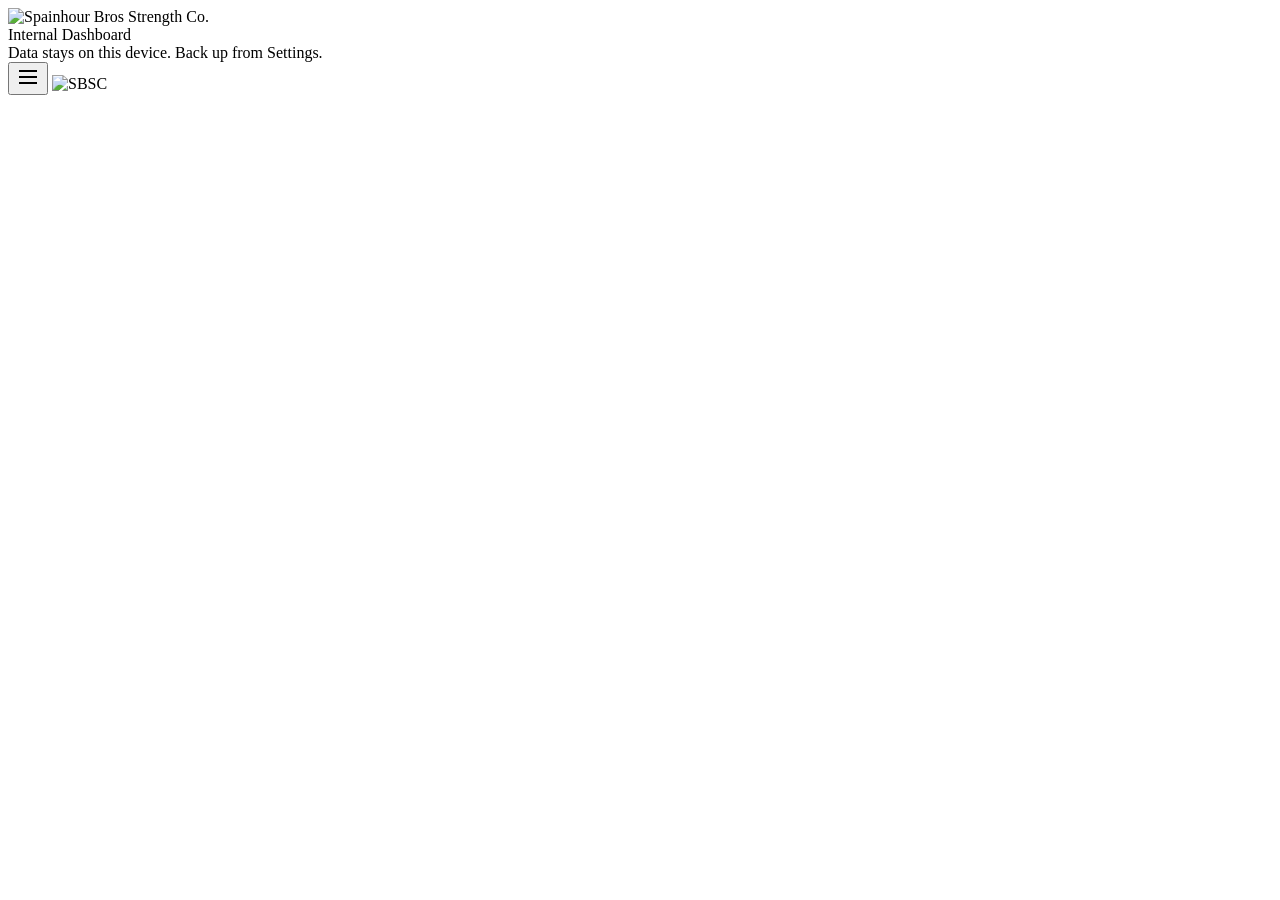
==== index.html @ 50dda2c7 "Add files via upload" ====
<!doctype html>
<html lang="en">
<head>
  <meta charset="utf-8">
  <meta name="viewport" content="width=device-width, initial-scale=1">
  <meta name="robots" content="noindex, nofollow">
  <title>SBSC Dashboard</title>
  <link rel="icon" type="image/png" href="assets/img/favicon.png">
  <link rel="stylesheet" href="css/styles.css">
</head>
<body>
  <div class="app">
    <aside class="sidebar" id="sidebar">
      <div class="brand">
        <img src="assets/img/logo.png" alt="Spainhour Bros Strength Co.">
        <div class="tag">Internal Dashboard</div>
      </div>
      <nav class="nav" id="nav"></nav>
      <div class="foot">Data stays on this device. Back up from Settings.</div>
    </aside>

    <div class="main">
      <header class="topbar">
        <button id="menu-btn" aria-label="Open menu">
          <svg width="24" height="24" viewBox="0 0 24 24" fill="none" stroke="currentColor" stroke-width="2"><path d="M3 6h18M3 12h18M3 18h18"/></svg>
        </button>
        <img src="assets/img/logo.png" alt="SBSC">
      </header>
      <div id="view"></div>
    </div>
  </div>

  <div id="print-root"></div>
  <div class="toasts" id="toasts"></div>

  <script src="assets/vendor/chart.umd.min.js"></script>
  <script src="js/store.js"></script>
  <script src="js/ui.js"></script>
  <script src="js/files.js"></script>
  <script src="js/seed.js"></script>
  <script src="js/views/home.js"></script>
  <script src="js/views/programs.js"></script>
  <script src="js/views/builder.js"></script>
  <script src="js/views/forcedecks.js"></script>
  <script src="js/views/clients.js"></script>
  <script src="js/views/memberships.js"></script>
  <script src="js/views/schedule.js"></script>
  <script src="js/views/settings.js"></script>
  <script src="js/app.js"></script>
</body>
</html>
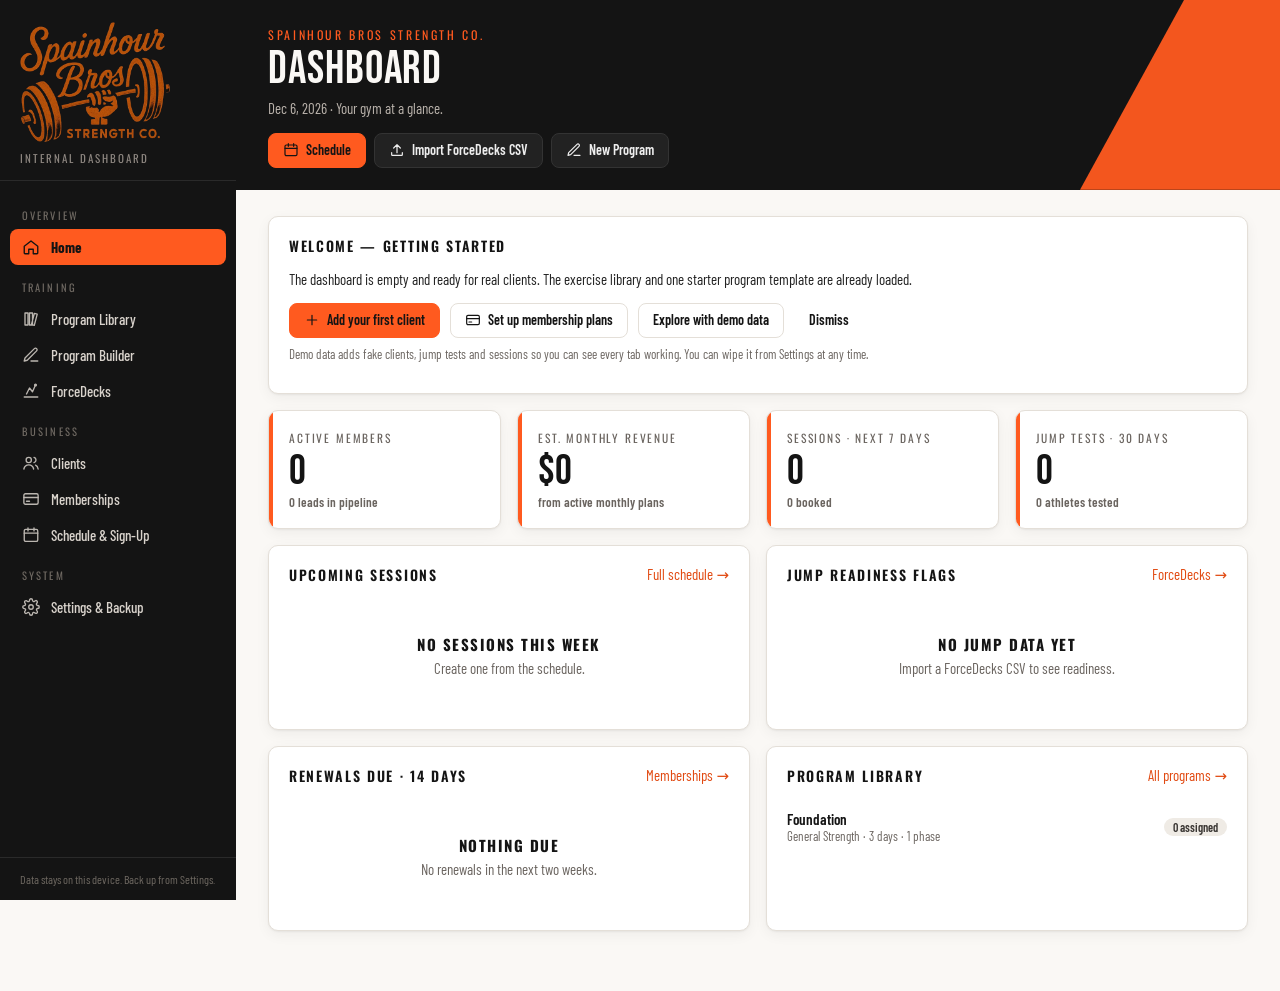
==== commit c18fbccf: "Add files via upload" ====
--- a/index.html
+++ b/index.html
@@ -5,14 +5,14 @@
   <meta name="viewport" content="width=device-width, initial-scale=1">
   <meta name="robots" content="noindex, nofollow">
   <title>SBSC Dashboard</title>
-  <link rel="icon" type="image/png" href="assets/img/favicon.png">
-  <link rel="stylesheet" href="css/styles.css">
+  <link rel="icon" type="image/png" href="favicon.png">
+  <link rel="stylesheet" href="styles.css">
 </head>
 <body>
   <div class="app">
     <aside class="sidebar" id="sidebar">
       <div class="brand">
-        <img src="assets/img/logo.png" alt="Spainhour Bros Strength Co.">
+        <img src="logo.png" alt="Spainhour Bros Strength Co.">
         <div class="tag">Internal Dashboard</div>
       </div>
       <nav class="nav" id="nav"></nav>
@@ -24,7 +24,7 @@
         <button id="menu-btn" aria-label="Open menu">
           <svg width="24" height="24" viewBox="0 0 24 24" fill="none" stroke="currentColor" stroke-width="2"><path d="M3 6h18M3 12h18M3 18h18"/></svg>
         </button>
-        <img src="assets/img/logo.png" alt="SBSC">
+        <img src="logo.png" alt="SBSC">
       </header>
       <div id="view"></div>
     </div>
@@ -33,19 +33,19 @@
   <div id="print-root"></div>
   <div class="toasts" id="toasts"></div>
 
-  <script src="assets/vendor/chart.umd.min.js"></script>
-  <script src="js/store.js"></script>
-  <script src="js/ui.js"></script>
-  <script src="js/files.js"></script>
-  <script src="js/seed.js"></script>
-  <script src="js/views/home.js"></script>
-  <script src="js/views/programs.js"></script>
-  <script src="js/views/builder.js"></script>
-  <script src="js/views/forcedecks.js"></script>
-  <script src="js/views/clients.js"></script>
-  <script src="js/views/memberships.js"></script>
-  <script src="js/views/schedule.js"></script>
-  <script src="js/views/settings.js"></script>
-  <script src="js/app.js"></script>
+  <script src="chart.umd.min.js"></script>
+  <script src="store.js"></script>
+  <script src="ui.js"></script>
+  <script src="files.js"></script>
+  <script src="seed.js"></script>
+  <script src="home.js"></script>
+  <script src="programs.js"></script>
+  <script src="builder.js"></script>
+  <script src="forcedecks.js"></script>
+  <script src="clients.js"></script>
+  <script src="memberships.js"></script>
+  <script src="schedule.js"></script>
+  <script src="settings.js"></script>
+  <script src="app.js"></script>
 </body>
 </html>
--- a/styles.css
+++ b/styles.css
@@ -0,0 +1,405 @@
+/* ==========================================================================
+   Spainhour Bros Strength Co. — Internal Dashboard
+   Brand system: black / orange / paper. Bebas Neue, Oswald, Barlow.
+   ========================================================================== */
+
+@font-face { font-family: 'Bebas'; src: url('BebasNeue-Regular.ttf'); font-display: swap; }
+@font-face { font-family: 'Oswald'; src: url('Oswald-Regular.ttf'); font-weight: 400 700; font-display: swap; }
+@font-face { font-family: 'Barlow'; src: url('Barlow-Regular.ttf'); font-weight: 400; font-display: swap; }
+@font-face { font-family: 'Barlow'; src: url('Barlow-Medium.ttf'); font-weight: 500; font-display: swap; }
+@font-face { font-family: 'Barlow'; src: url('Barlow-SemiBold.ttf'); font-weight: 600; font-display: swap; }
+@font-face { font-family: 'Barlow'; src: url('Barlow-Bold.ttf'); font-weight: 700; font-display: swap; }
+
+:root {
+  --orange: #FF5A1F;
+  --orange-dark: #E14A12;
+  --orange-soft: #FFE9DF;
+  --black: #141414;
+  --charcoal: #232323;
+  --ink-2: #3A3633;
+  --paper: #FAF8F5;
+  --card: #FFFFFF;
+  --line: #E4DFD8;
+  --line-2: #EFEBE5;
+  --gray-text: #6B6560;
+  --good: #1F8A4C;
+  --good-soft: #E3F4EA;
+  --warn: #B7791F;
+  --warn-soft: #FBF0DC;
+  --bad: #C0392B;
+  --bad-soft: #F8E1DE;
+  --radius: 10px;
+  --shadow: 0 1px 2px rgba(20,20,20,.05), 0 4px 14px rgba(20,20,20,.05);
+  --sidebar-w: 236px;
+}
+
+* { box-sizing: border-box; }
+html, body { margin: 0; padding: 0; }
+body {
+  font-family: 'Barlow', system-ui, sans-serif;
+  font-size: 15px;
+  color: var(--charcoal);
+  background: var(--paper);
+  -webkit-font-smoothing: antialiased;
+}
+a { color: var(--orange-dark); text-decoration: none; }
+a:hover { text-decoration: underline; }
+h1, h2, h3, h4 { margin: 0; font-weight: 600; }
+button, input, select, textarea { font: inherit; color: inherit; }
+
+/* ---------- Layout ---------- */
+.app { display: flex; min-height: 100vh; }
+
+.sidebar {
+  position: fixed; inset: 0 auto 0 0; width: var(--sidebar-w);
+  background: var(--black); color: var(--paper);
+  display: flex; flex-direction: column; z-index: 40;
+  transition: transform .2s ease;
+}
+.sidebar .brand { padding: 22px 20px 14px; border-bottom: 1px solid #2a2a2a; }
+.sidebar .brand img { width: 150px; display: block; }
+.sidebar .brand .tag {
+  margin-top: 8px; font-family: 'Oswald'; font-size: 11px; letter-spacing: .18em;
+  text-transform: uppercase; color: #8d8680;
+}
+.nav { padding: 12px 10px; flex: 1; overflow-y: auto; }
+.nav-section {
+  font-family: 'Oswald'; font-size: 10.5px; letter-spacing: .2em; text-transform: uppercase;
+  color: #6f6962; padding: 14px 12px 6px;
+}
+.nav a {
+  display: flex; align-items: center; gap: 11px; padding: 9px 12px; border-radius: 8px;
+  color: #d9d3cc; font-weight: 500; font-size: 15px; text-decoration: none;
+}
+.nav a svg { width: 18px; height: 18px; flex: none; stroke: currentColor; opacity: .85; }
+.nav a:hover { background: #1f1f1f; color: #fff; }
+.nav a.active { background: var(--orange); color: var(--black); font-weight: 700; }
+.nav a.active svg { opacity: 1; }
+.sidebar .foot { padding: 14px 20px; font-size: 12px; color: #6f6962; border-top: 1px solid #2a2a2a; }
+
+.main { margin-left: var(--sidebar-w); flex: 1; min-width: 0; }
+.topbar {
+  display: none; position: sticky; top: 0; z-index: 30; background: var(--black); color: #fff;
+  padding: 10px 16px; align-items: center; gap: 12px;
+}
+.topbar img { height: 30px; }
+.topbar button { background: none; border: 0; color: #fff; padding: 6px; cursor: pointer; }
+
+.page-head {
+  background: var(--black); color: var(--paper); padding: 26px 32px 22px;
+  position: relative; overflow: hidden;
+}
+.page-head::after {
+  content: ''; position: absolute; right: -60px; top: 0; bottom: 0; width: 260px;
+  background: var(--orange); clip-path: polygon(40% 0, 100% 0, 100% 100%, 0 100%); opacity: .95;
+}
+.page-head .kicker {
+  font-family: 'Oswald'; font-size: 12px; letter-spacing: .22em; text-transform: uppercase; color: var(--orange);
+}
+.page-head h1 { font-family: 'Bebas'; font-weight: 400; font-size: 46px; letter-spacing: .02em; line-height: 1; margin-top: 4px; }
+.page-head p { margin: 6px 0 0; color: #b9b2ab; max-width: 620px; position: relative; z-index: 1; }
+.page-head .head-actions { position: relative; z-index: 1; margin-top: 16px; display: flex; gap: 8px; flex-wrap: wrap; }
+
+.content { padding: 26px 32px 60px; max-width: 1400px; }
+
+/* ---------- Cards / grid ---------- */
+.grid { display: grid; gap: 16px; }
+.grid.kpis { grid-template-columns: repeat(auto-fit, minmax(190px, 1fr)); }
+.grid.two { grid-template-columns: repeat(2, minmax(0, 1fr)); }
+.grid.three { grid-template-columns: repeat(3, minmax(0, 1fr)); }
+.grid.cards { grid-template-columns: repeat(auto-fill, minmax(290px, 1fr)); }
+.card {
+  background: var(--card); border: 1px solid var(--line); border-radius: var(--radius);
+  box-shadow: var(--shadow); padding: 18px 20px; min-width: 0;
+}
+.card + .card { margin-top: 0; }
+.stack > * + * { margin-top: 16px; }
+.card-head { display: flex; align-items: center; justify-content: space-between; gap: 12px; margin-bottom: 14px; flex-wrap: wrap; }
+.card-title {
+  font-family: 'Oswald'; font-weight: 600; font-size: 14px; letter-spacing: .12em; text-transform: uppercase; color: var(--black);
+}
+.card-sub { color: var(--gray-text); font-size: 13px; }
+
+.kpi { position: relative; overflow: hidden; }
+.kpi::before { content: ''; position: absolute; left: 0; top: 0; bottom: 0; width: 4px; background: var(--orange); }
+.kpi .label { font-family: 'Oswald'; font-size: 11.5px; letter-spacing: .16em; text-transform: uppercase; color: var(--gray-text); }
+.kpi .value { font-family: 'Bebas'; font-size: 42px; line-height: 1.05; color: var(--black); margin-top: 4px; }
+.kpi .value small { font-family: 'Barlow'; font-size: 14px; color: var(--gray-text); margin-left: 4px; }
+.kpi .delta { font-size: 13px; font-weight: 600; }
+.delta.up { color: var(--good); }
+.delta.down { color: var(--bad); }
+.delta.flat { color: var(--gray-text); }
+
+/* ---------- Buttons / forms ---------- */
+.btn {
+  display: inline-flex; align-items: center; gap: 7px; border: 1px solid var(--line); background: var(--card);
+  color: var(--black); padding: 8px 14px; border-radius: 8px; font-weight: 600; font-size: 14px; cursor: pointer;
+  white-space: nowrap; line-height: 1.2;
+}
+.btn:hover { border-color: #cfc8bf; background: #fff; }
+.btn svg { width: 16px; height: 16px; stroke: currentColor; }
+.btn.primary { background: var(--orange); border-color: var(--orange); color: var(--black); }
+.btn.primary:hover { background: #ff6a33; }
+.btn.dark { background: var(--black); border-color: var(--black); color: #fff; }
+.btn.ghost { background: transparent; border-color: transparent; }
+.btn.ghost:hover { background: var(--line-2); }
+.btn.danger { color: var(--bad); }
+.btn.sm { padding: 5px 10px; font-size: 13px; }
+.btn.icon { padding: 6px; }
+.page-head .btn:not(.primary) { background: #222; border-color: #333; color: #eee; }
+.page-head .btn:not(.primary):hover { background: #2b2b2b; }
+
+label.field { display: block; }
+label.field > span {
+  display: block; font-family: 'Oswald'; font-size: 11.5px; letter-spacing: .12em; text-transform: uppercase;
+  color: var(--gray-text); margin-bottom: 5px;
+}
+.input, select.input, textarea.input {
+  width: 100%; border: 1px solid var(--line); background: #fff; border-radius: 7px; padding: 8px 10px; font-size: 14.5px;
+  outline: none;
+}
+.input:focus { border-color: var(--orange); box-shadow: 0 0 0 3px rgba(255,90,31,.15); }
+textarea.input { min-height: 80px; resize: vertical; }
+.form-grid { display: grid; grid-template-columns: repeat(2, minmax(0, 1fr)); gap: 14px; }
+.form-grid .full { grid-column: 1 / -1; }
+.toolbar { display: flex; gap: 10px; align-items: center; flex-wrap: wrap; margin-bottom: 16px; }
+.toolbar .input { width: auto; min-width: 200px; }
+.spacer { flex: 1; }
+
+/* ---------- Tabs ---------- */
+.tabs { display: flex; gap: 4px; border-bottom: 2px solid var(--line); margin-bottom: 18px; flex-wrap: wrap; }
+.tabs button {
+  border: 0; background: none; padding: 10px 14px; font-family: 'Oswald'; font-size: 13px; letter-spacing: .1em;
+  text-transform: uppercase; color: var(--gray-text); cursor: pointer; border-bottom: 3px solid transparent; margin-bottom: -2px;
+}
+.tabs button.active { color: var(--black); border-bottom-color: var(--orange); }
+.tabs button:hover { color: var(--black); }
+
+/* ---------- Tables ---------- */
+.table-wrap { overflow-x: auto; border: 1px solid var(--line); border-radius: var(--radius); background: #fff; }
+table.data { border-collapse: collapse; width: 100%; font-size: 14px; }
+table.data th {
+  text-align: left; font-family: 'Oswald'; font-weight: 600; font-size: 11.5px; letter-spacing: .1em; text-transform: uppercase;
+  color: var(--paper); background: var(--black); padding: 9px 12px; white-space: nowrap; position: sticky; top: 0;
+}
+table.data th.sortable { cursor: pointer; }
+table.data th.sortable:hover { color: var(--orange); }
+table.data td { padding: 9px 12px; border-top: 1px solid var(--line-2); vertical-align: middle; }
+table.data tbody tr:nth-child(even) td { background: #FCFBF9; }
+table.data tbody tr.clickable { cursor: pointer; }
+table.data tbody tr.clickable:hover td { background: var(--orange-soft); }
+table.data td.num, table.data th.num { text-align: right; font-variant-numeric: tabular-nums; }
+table.data .muted { color: var(--gray-text); }
+.empty { padding: 34px 20px; text-align: center; color: var(--gray-text); }
+.empty strong { display: block; font-family: 'Oswald'; letter-spacing: .1em; text-transform: uppercase; color: var(--black); margin-bottom: 4px; }
+
+/* ---------- Badges / pills ---------- */
+.badge {
+  display: inline-flex; align-items: center; gap: 5px; padding: 2px 9px; border-radius: 999px; font-size: 12px; font-weight: 600;
+  background: var(--line-2); color: var(--ink-2); white-space: nowrap;
+}
+.badge.good { background: var(--good-soft); color: var(--good); }
+.badge.warn { background: var(--warn-soft); color: var(--warn); }
+.badge.bad { background: var(--bad-soft); color: var(--bad); }
+.badge.orange { background: var(--orange-soft); color: var(--orange-dark); }
+.badge.dark { background: var(--black); color: #fff; }
+.dot { width: 8px; height: 8px; border-radius: 50%; display: inline-block; background: currentColor; }
+
+/* ---------- Lists ---------- */
+.list { list-style: none; margin: 0; padding: 0; }
+.list li { display: flex; align-items: center; gap: 12px; padding: 10px 0; border-top: 1px solid var(--line-2); }
+.list li:first-child { border-top: 0; }
+.list .when { font-family: 'Oswald'; font-size: 12px; letter-spacing: .06em; color: var(--gray-text); min-width: 74px; }
+.list .grow { flex: 1; min-width: 0; }
+.list .title { font-weight: 600; color: var(--black); }
+.list .sub { font-size: 13px; color: var(--gray-text); }
+
+/* ---------- Program library ---------- */
+.prog-card { display: flex; flex-direction: column; padding: 0; overflow: hidden; }
+.prog-card .band {
+  background: var(--black); color: #fff; padding: 16px 18px 14px; position: relative; overflow: hidden;
+}
+.prog-card .band::after {
+  content: ''; position: absolute; right: -30px; top: 0; bottom: 0; width: 90px; background: var(--orange);
+  clip-path: polygon(45% 0, 100% 0, 100% 100%, 0 100%);
+}
+.prog-card .band .k { font-family: 'Oswald'; font-size: 11px; letter-spacing: .18em; text-transform: uppercase; color: var(--orange); }
+.prog-card .band h3 { font-family: 'Bebas'; font-weight: 400; font-size: 32px; letter-spacing: .02em; line-height: 1; margin-top: 2px; position: relative; z-index: 1; }
+.prog-card .body { padding: 14px 18px; flex: 1; }
+.prog-card .meta { display: flex; gap: 6px; flex-wrap: wrap; margin-bottom: 8px; }
+.prog-card .desc { color: var(--gray-text); font-size: 14px; }
+.prog-card .actions { display: flex; gap: 6px; padding: 10px 14px 14px; flex-wrap: wrap; border-top: 1px solid var(--line-2); }
+
+/* ---------- Program builder ---------- */
+.builder-day { border: 1px solid var(--line); border-radius: var(--radius); background: #fff; margin-top: 14px; overflow: hidden; }
+.builder-day .day-bar {
+  background: var(--black); color: #fff; padding: 10px 14px; display: flex; align-items: center; gap: 10px; flex-wrap: wrap;
+}
+.builder-day .day-bar .dn { font-family: 'Bebas'; font-size: 28px; line-height: 1; }
+.builder-day .day-bar .dn b { color: var(--orange); font-weight: 400; }
+.builder-day .day-bar .input { background: #222; border-color: #333; color: #fff; width: auto; flex: 1; min-width: 140px; }
+.builder-day .day-bar .btn { background: #222; border-color: #333; color: #eee; }
+.ex-table { width: 100%; border-collapse: collapse; }
+.ex-table th {
+  font-family: 'Oswald'; font-size: 11px; letter-spacing: .1em; text-transform: uppercase; color: var(--gray-text);
+  text-align: left; padding: 8px 6px; border-bottom: 1px solid var(--line); background: var(--paper);
+}
+.ex-table td { padding: 4px 4px; border-bottom: 1px solid var(--line-2); }
+.ex-table .input { padding: 6px 7px; font-size: 14px; border-color: transparent; background: transparent; }
+.ex-table .input:hover { border-color: var(--line); }
+.ex-table .input:focus { background: #fff; }
+.ex-table .w-xs { width: 56px; } .ex-table .w-s { width: 76px; } .ex-table .w-m { width: 110px; }
+.ex-table .row-actions { white-space: nowrap; width: 1%; }
+.ex-table .row-actions .btn { padding: 4px; border-color: transparent; background: none; }
+.phase-tabs { display: flex; gap: 6px; flex-wrap: wrap; align-items: center; margin: 18px 0 4px; }
+.phase-tabs .chip {
+  border: 1px solid var(--line); background: #fff; border-radius: 999px; padding: 6px 14px; cursor: pointer;
+  font-family: 'Oswald'; font-size: 13px; letter-spacing: .08em; text-transform: uppercase;
+}
+.phase-tabs .chip.active { background: var(--black); color: #fff; border-color: var(--black); }
+
+/* ---------- ForceDecks ---------- */
+.metric-cards { display: grid; grid-template-columns: repeat(auto-fit, minmax(170px, 1fr)); gap: 12px; }
+.metric-card { background: #fff; border: 1px solid var(--line); border-radius: var(--radius); padding: 12px 14px; }
+.metric-card .l { font-family: 'Oswald'; font-size: 11px; letter-spacing: .12em; text-transform: uppercase; color: var(--gray-text); line-height: 1.3; min-height: 28px; }
+.metric-card .v { font-family: 'Bebas'; font-size: 34px; line-height: 1; color: var(--black); margin-top: 4px; }
+.metric-card .v small { font-family: 'Barlow'; font-size: 13px; color: var(--gray-text); margin-left: 3px; }
+.metric-card .c { font-size: 12.5px; margin-top: 4px; }
+.chart-box { position: relative; height: 320px; }
+.chart-box.tall { height: 400px; }
+.readiness-ring { display: flex; align-items: center; gap: 16px; }
+.readiness-ring .score { font-family: 'Bebas'; font-size: 56px; line-height: 1; }
+.drop {
+  border: 2px dashed #cfc8bf; border-radius: var(--radius); padding: 28px; text-align: center; background: #fff; cursor: pointer;
+  transition: border-color .15s, background .15s;
+}
+.drop:hover, .drop.over { border-color: var(--orange); background: var(--orange-soft); }
+.drop strong { display: block; font-family: 'Oswald'; letter-spacing: .1em; text-transform: uppercase; color: var(--black); }
+
+/* ---------- Calendar ---------- */
+.cal-head { display: flex; align-items: center; gap: 10px; margin-bottom: 12px; flex-wrap: wrap; }
+.cal-head h2 { font-family: 'Bebas'; font-weight: 400; font-size: 34px; min-width: 210px; }
+.cal { display: grid; grid-template-columns: repeat(7, minmax(0, 1fr)); border: 1px solid var(--line); border-radius: var(--radius); overflow: hidden; background: #fff; }
+.cal .dow {
+  background: var(--black); color: var(--paper); font-family: 'Oswald'; font-size: 11.5px; letter-spacing: .14em;
+  text-transform: uppercase; padding: 8px; text-align: center;
+}
+.cal .day { min-height: 112px; border-top: 1px solid var(--line-2); border-left: 1px solid var(--line-2); padding: 6px; cursor: pointer; }
+.cal .day:nth-child(7n+1) { border-left: 0; }
+.cal .day:hover { background: #FDFBF8; }
+.cal .day.other { background: #F6F3EF; color: #b2aaa2; }
+.cal .day.today .n { background: var(--orange); color: var(--black); }
+.cal .day .n { font-family: 'Oswald'; font-size: 13px; display: inline-flex; width: 24px; height: 24px; align-items: center; justify-content: center; border-radius: 50%; }
+.cal .ev {
+  display: block; font-size: 12px; padding: 3px 6px; border-radius: 5px; margin-top: 3px; background: var(--black); color: #fff;
+  white-space: nowrap; overflow: hidden; text-overflow: ellipsis; cursor: pointer; border-left: 3px solid var(--orange);
+}
+.cal .ev.full { border-left-color: var(--bad); }
+.cal .ev.past { opacity: .55; }
+
+/* ---------- Modal / toast ---------- */
+.modal-backdrop {
+  position: fixed; inset: 0; background: rgba(20,20,20,.55); z-index: 100; display: flex; align-items: flex-start; justify-content: center;
+  padding: 6vh 16px; overflow-y: auto;
+}
+.modal { background: var(--paper); border-radius: 12px; width: 100%; max-width: 640px; box-shadow: 0 20px 60px rgba(0,0,0,.35); overflow: hidden; }
+.modal.wide { max-width: 920px; }
+.modal-head { background: var(--black); color: #fff; padding: 16px 20px; display: flex; align-items: center; justify-content: space-between; }
+.modal-head h3 { font-family: 'Bebas'; font-weight: 400; font-size: 28px; letter-spacing: .03em; }
+.modal-head button { background: none; border: 0; color: #fff; font-size: 24px; cursor: pointer; line-height: 1; }
+.modal-body { padding: 20px; }
+.modal-foot { padding: 14px 20px; display: flex; gap: 8px; justify-content: flex-end; border-top: 1px solid var(--line); background: #fff; }
+.toasts { position: fixed; right: 18px; bottom: 18px; z-index: 200; display: flex; flex-direction: column; gap: 8px; }
+.toast { background: var(--black); color: #fff; padding: 11px 16px; border-radius: 8px; border-left: 4px solid var(--orange); box-shadow: var(--shadow); font-weight: 500; }
+.toast.bad { border-left-color: var(--bad); }
+
+.notice { background: var(--orange-soft); border: 1px solid #ffd0bc; color: #7a2c0c; padding: 12px 14px; border-radius: 8px; font-size: 14px; }
+.notice.neutral { background: #fff; border-color: var(--line); color: var(--ink-2); }
+.hint { font-size: 13px; color: var(--gray-text); }
+.row { display: flex; gap: 10px; align-items: center; flex-wrap: wrap; }
+.right { text-align: right; }
+.mt { margin-top: 16px; } .mt-s { margin-top: 8px; }
+.hide { display: none !important; }
+
+/* ---------- Responsive ---------- */
+@media (max-width: 980px) {
+  .grid.two, .grid.three { grid-template-columns: 1fr; }
+}
+@media (max-width: 820px) {
+  .sidebar { transform: translateX(-100%); }
+  .sidebar.open { transform: none; box-shadow: 0 0 40px rgba(0,0,0,.5); }
+  .main { margin-left: 0; }
+  .topbar { display: flex; }
+  .page-head { padding: 20px 16px; }
+  .page-head::after { width: 120px; }
+  .page-head h1 { font-size: 38px; }
+  .content { padding: 18px 16px 50px; }
+  .form-grid { grid-template-columns: 1fr; }
+  .cal .day { min-height: 74px; padding: 3px; }
+  .cal .ev { font-size: 10.5px; padding: 2px 4px; }
+  .toolbar .input { min-width: 0; flex: 1; }
+}
+
+/* ---------- Print (branded program sheets) ---------- */
+#print-root { display: none; }
+@media print {
+  @page { size: letter landscape; margin: 0; }
+  body.printing { background: #fff; }
+  body.printing .app, body.printing .toasts, body.printing .modal-backdrop { display: none !important; }
+  body.printing #print-root { display: block; }
+  .pp { width: 11in; height: 8.5in; page-break-after: always; break-after: page; overflow: hidden; position: relative;
+        -webkit-print-color-adjust: exact; print-color-adjust: exact; }
+}
+.pp-cover { background: var(--black); color: var(--paper); }
+.pp-cover .stripe { position: absolute; right: 0; top: 0; bottom: 0; width: 46%; background: var(--orange); clip-path: polygon(38% 0, 100% 0, 100% 100%, 0 100%); }
+.pp-cover .stripe img { position: absolute; right: 0.55in; top: 50%; transform: translateY(-50%); width: 3.1in; }
+.pp-cover .txt { position: absolute; left: 0.7in; top: 1.4in; width: 6in; }
+.pp-cover .k { font-family: 'Oswald'; letter-spacing: .25em; text-transform: uppercase; color: var(--orange); font-size: 14pt; }
+.pp-cover h1 { font-family: 'Bebas'; font-weight: 400; font-size: 120pt; line-height: .9; margin-top: 10px; }
+.pp-cover .tl { font-family: 'Oswald'; font-size: 18pt; color: #d7d0c8; margin-top: 12px; }
+.pp-cover .ph { display: flex; gap: 12px; margin-top: 30px; flex-wrap: wrap; }
+.pp-cover .ph div { border: 1px solid #444; padding: 10px 14px; font-family: 'Oswald'; font-size: 11pt; letter-spacing: .1em; text-transform: uppercase; }
+.pp-cover .ph b { display: block; font-family: 'Bebas'; font-weight: 400; font-size: 26pt; color: var(--orange); letter-spacing: .02em; }
+.pp-day { background: var(--paper); padding: 0.4in 0.45in; }
+.pp-day .hdr { background: var(--black); color: #fff; display: flex; align-items: center; justify-content: space-between; padding: 10px 18px; }
+.pp-day .hdr .dn { font-family: 'Bebas'; font-size: 40pt; line-height: 1; }
+.pp-day .hdr .dn b { color: var(--orange); font-weight: 400; }
+.pp-day .hdr .cat { font-family: 'Oswald'; font-size: 12pt; letter-spacing: .16em; text-transform: uppercase; color: #cfc8c0; margin-left: 14px; }
+.pp-day .hdr .mark { border: 2px solid var(--orange); color: var(--orange); font-family: 'Bebas'; font-size: 20pt; padding: 2px 12px; letter-spacing: .06em; }
+.pp-day table { width: 100%; border-collapse: collapse; margin-top: 12px; font-size: 10.5pt; }
+.pp-day th { background: var(--orange); color: var(--black); font-family: 'Oswald'; font-size: 9pt; letter-spacing: .1em; text-transform: uppercase; padding: 6px; border: 1px solid var(--line); }
+.pp-day th.wk { background: var(--black); color: var(--paper); }
+.pp-day td { border: 1px solid var(--line); padding: 4px 6px; text-align: center; }
+.pp-day td.ex { text-align: left; font-weight: 600; background: #fff; }
+.pp-day td.lbl { font-family: 'Bebas'; font-size: 14pt; color: var(--orange-dark); background: #fff; }
+.pp-day tr:nth-child(even) td:not(.ex):not(.lbl) { background: #F1EDE7; }
+.pp-day .ft { position: absolute; left: 0.45in; right: 0.45in; bottom: 0.3in; display: flex; justify-content: space-between; font-family: 'Oswald'; font-size: 8.5pt; letter-spacing: .14em; text-transform: uppercase; color: var(--gray-text); }
+
+/* Generic page printing (e.g. athlete jump report) */
+@media print {
+  body:not(.printing) .sidebar, body:not(.printing) .topbar, body:not(.printing) .head-actions,
+  body:not(.printing) .toolbar, body:not(.printing) .tabs, body:not(.printing) .toasts { display: none !important; }
+  body:not(.printing) .main { margin-left: 0; }
+  body:not(.printing) .card { break-inside: avoid; box-shadow: none; }
+  body:not(.printing) * { -webkit-print-color-adjust: exact; print-color-adjust: exact; }
+}
+
+.input::placeholder { color: #C9C2BA; }
+.ex-table .input::placeholder { color: #D8D2CB; }
+
+/* PDF program cards */
+.prog-thumb { position: relative; aspect-ratio: 11 / 8.5; background: var(--black); overflow: hidden; cursor: pointer; border-bottom: 1px solid var(--line); }
+.prog-thumb.portrait { aspect-ratio: 11 / 8.5; }
+.prog-thumb img { position: absolute; inset: 0; width: 100%; height: 100%; object-fit: cover; object-position: top center; opacity: 0; transition: opacity .25s, transform .3s; }
+.prog-thumb.portrait img { object-fit: contain; background: #2a2a2a; }
+.prog-thumb.loaded img { opacity: 1; }
+.prog-thumb:hover img { transform: scale(1.03); }
+.prog-thumb .thumb-fallback { position: absolute; inset: 0; padding: 18px; color: #fff; display: flex; flex-direction: column; justify-content: flex-end;
+  background: linear-gradient(115deg, var(--black) 55%, var(--orange) 55%); }
+.prog-thumb.loaded .thumb-fallback { display: none; }
+.prog-thumb .thumb-fallback .k { font-family: 'Oswald'; font-size: 11px; letter-spacing: .18em; text-transform: uppercase; color: var(--orange); }
+.prog-thumb .thumb-fallback h3 { font-family: 'Bebas'; font-weight: 400; font-size: 34px; line-height: 1; }
+.prog-thumb .pdf-tag { position: absolute; top: 10px; right: 10px; box-shadow: 0 2px 8px rgba(0,0,0,.3); }
+.pdf-attach { display: flex; align-items: center; gap: 14px; flex-wrap: wrap; }
+.pdf-attach .mini { width: 120px; aspect-ratio: 11 / 8.5; background: var(--black); border-radius: 6px; overflow: hidden; flex: none; }
+.pdf-attach .mini img { width: 100%; height: 100%; object-fit: cover; object-position: top; display: block; }
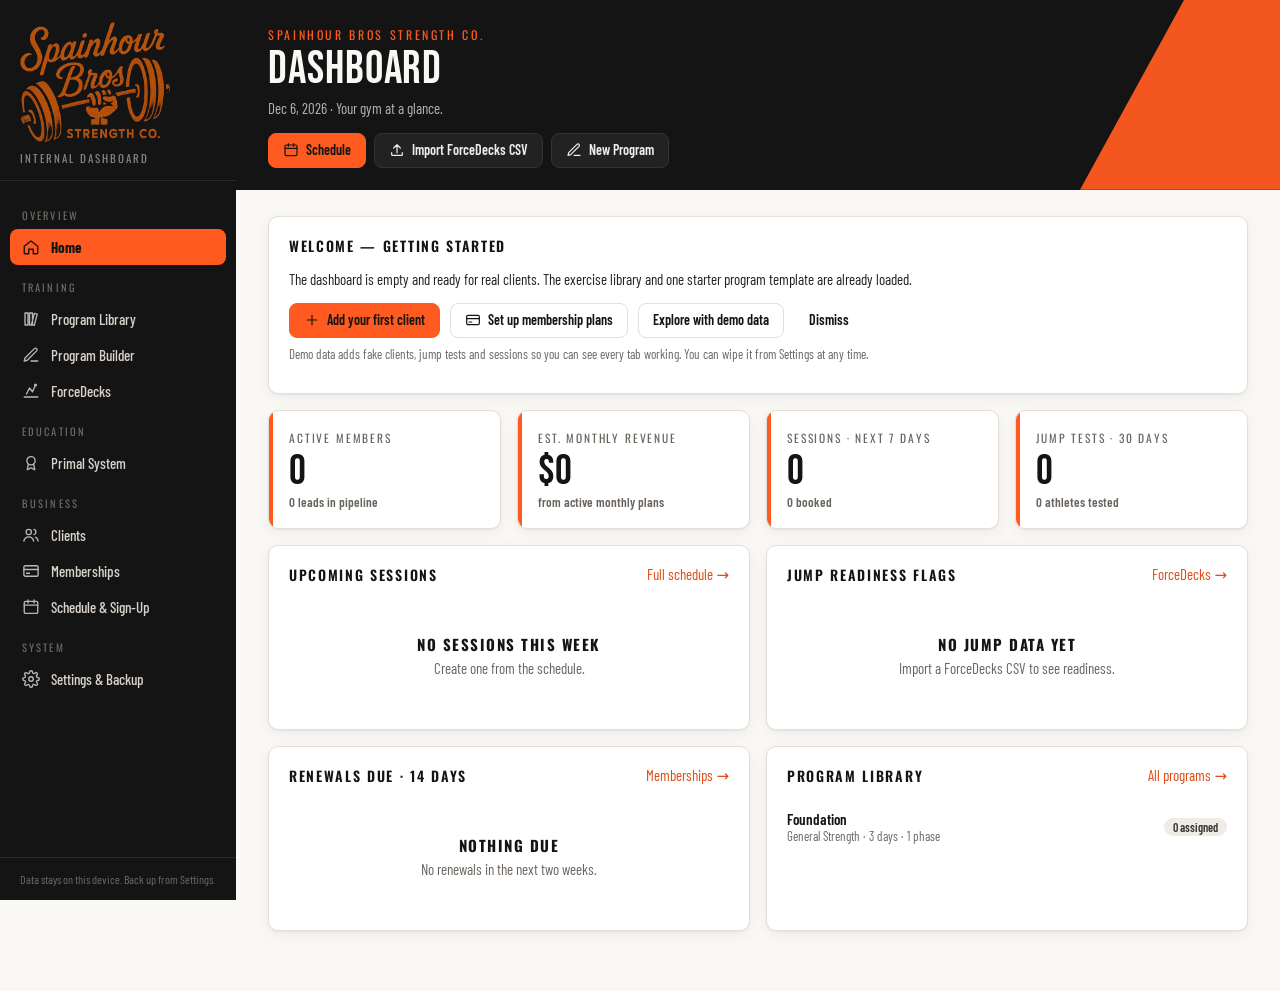
==== commit be8ed5a5: "Add files via upload" ====
--- a/index.html
+++ b/index.html
@@ -41,11 +41,13 @@
   <script src="home.js"></script>
   <script src="programs.js"></script>
   <script src="builder.js"></script>
+  <script src="quick.js"></script>
   <script src="forcedecks.js"></script>
   <script src="clients.js"></script>
   <script src="memberships.js"></script>
   <script src="schedule.js"></script>
   <script src="settings.js"></script>
+  <script src="primal.js"></script>
   <script src="app.js"></script>
 </body>
 </html>
--- a/styles.css
+++ b/styles.css
@@ -102,6 +102,10 @@
 
 .content { padding: 26px 32px 60px; max-width: 1400px; }
 
+/* ---------- Primal System (embedded course) ---------- */
+.ps-frame-card { padding: 0; overflow: hidden; background: #0e0d0c; }
+.ps-frame { display: block; width: 100%; height: calc(100vh - 120px); min-height: 640px; border: 0; }
+
 /* ---------- Cards / grid ---------- */
 .grid { display: grid; gap: 16px; }
 .grid.kpis { grid-template-columns: repeat(auto-fit, minmax(190px, 1fr)); }
@@ -257,6 +261,12 @@
   font-family: 'Oswald'; font-size: 13px; letter-spacing: .08em; text-transform: uppercase;
 }
 .phase-tabs .chip.active { background: var(--black); color: #fff; border-color: var(--black); }
+.qs-presets .chip {
+  border: 1px solid var(--line); background: #fff; border-radius: 999px; padding: 6px 14px; cursor: pointer;
+  font-family: 'Oswald'; font-size: 13px; letter-spacing: .08em; text-transform: uppercase;
+}
+.qs-presets .chip:hover { border-color: var(--orange); }
+.qs-presets .chip.active { background: var(--orange); color: var(--black); border-color: var(--orange); }
 
 /* ---------- ForceDecks ---------- */
 .metric-cards { display: grid; grid-template-columns: repeat(auto-fit, minmax(170px, 1fr)); gap: 12px; }
